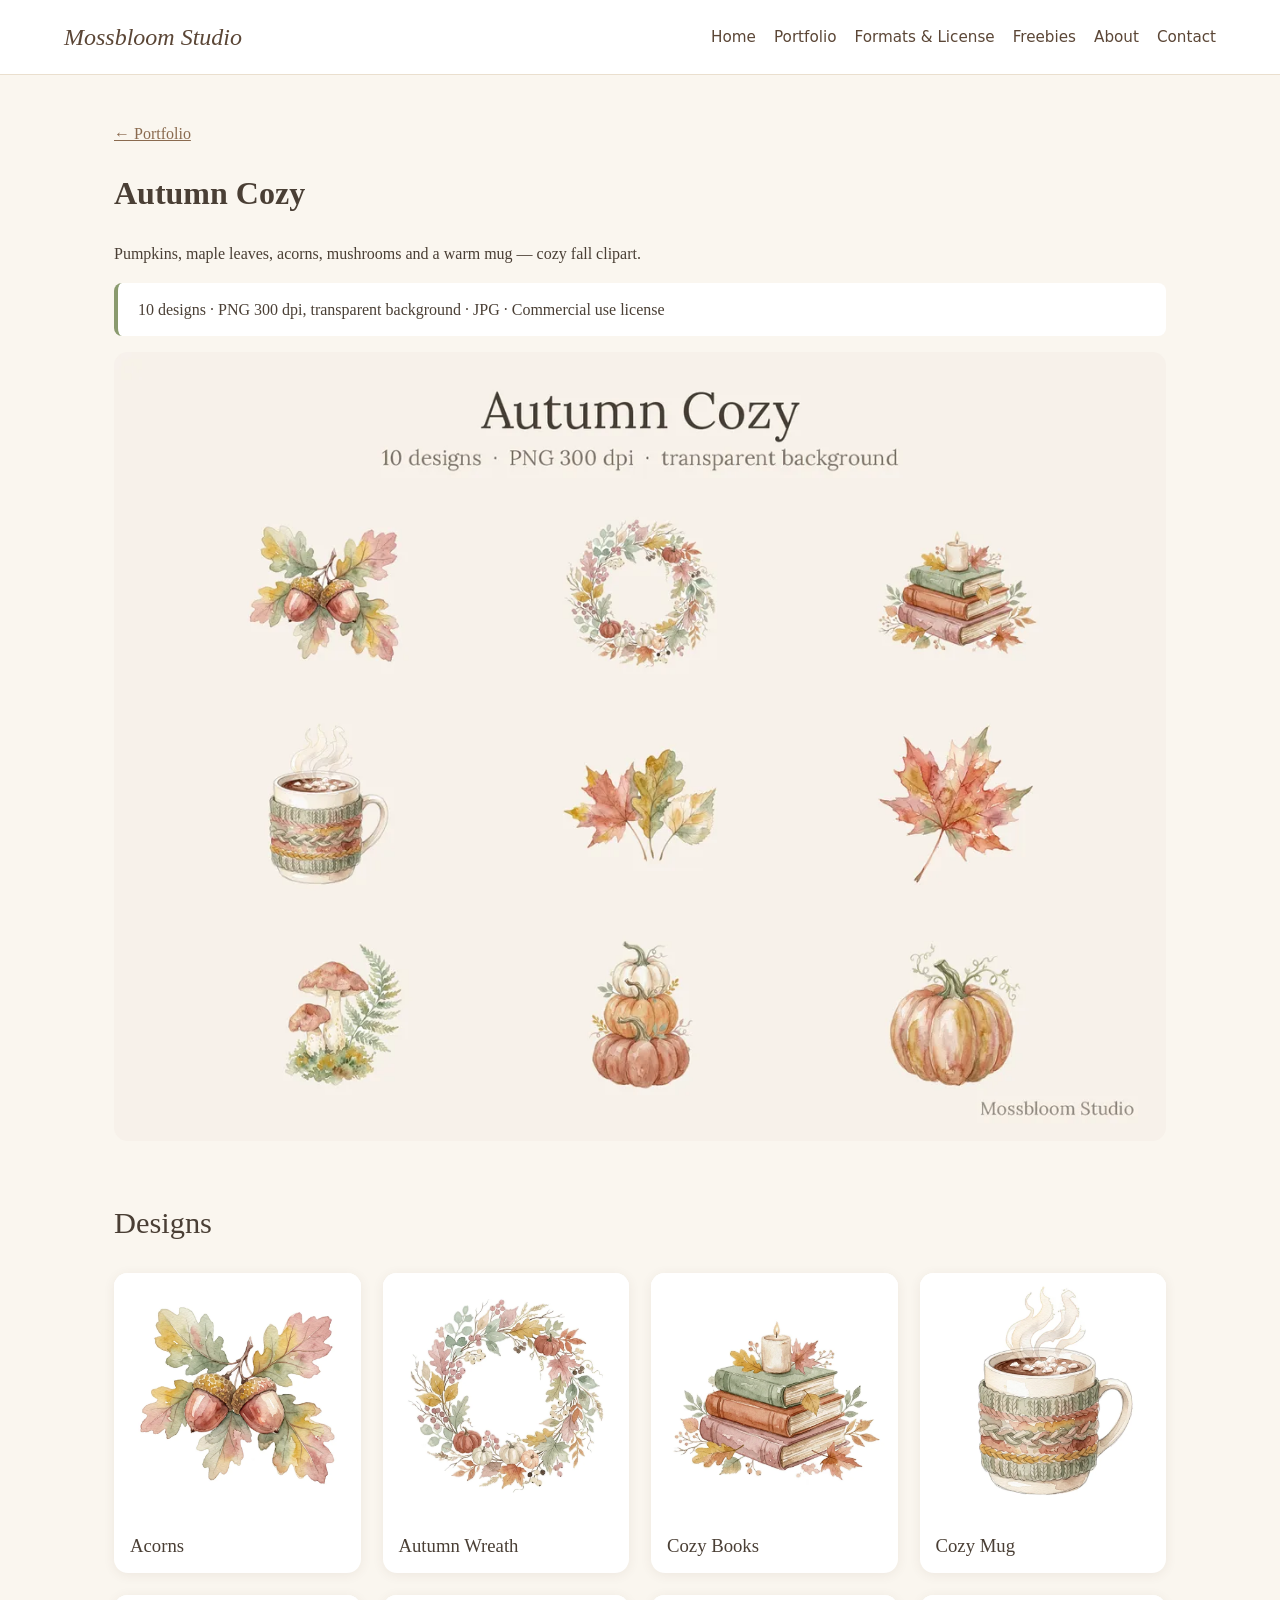
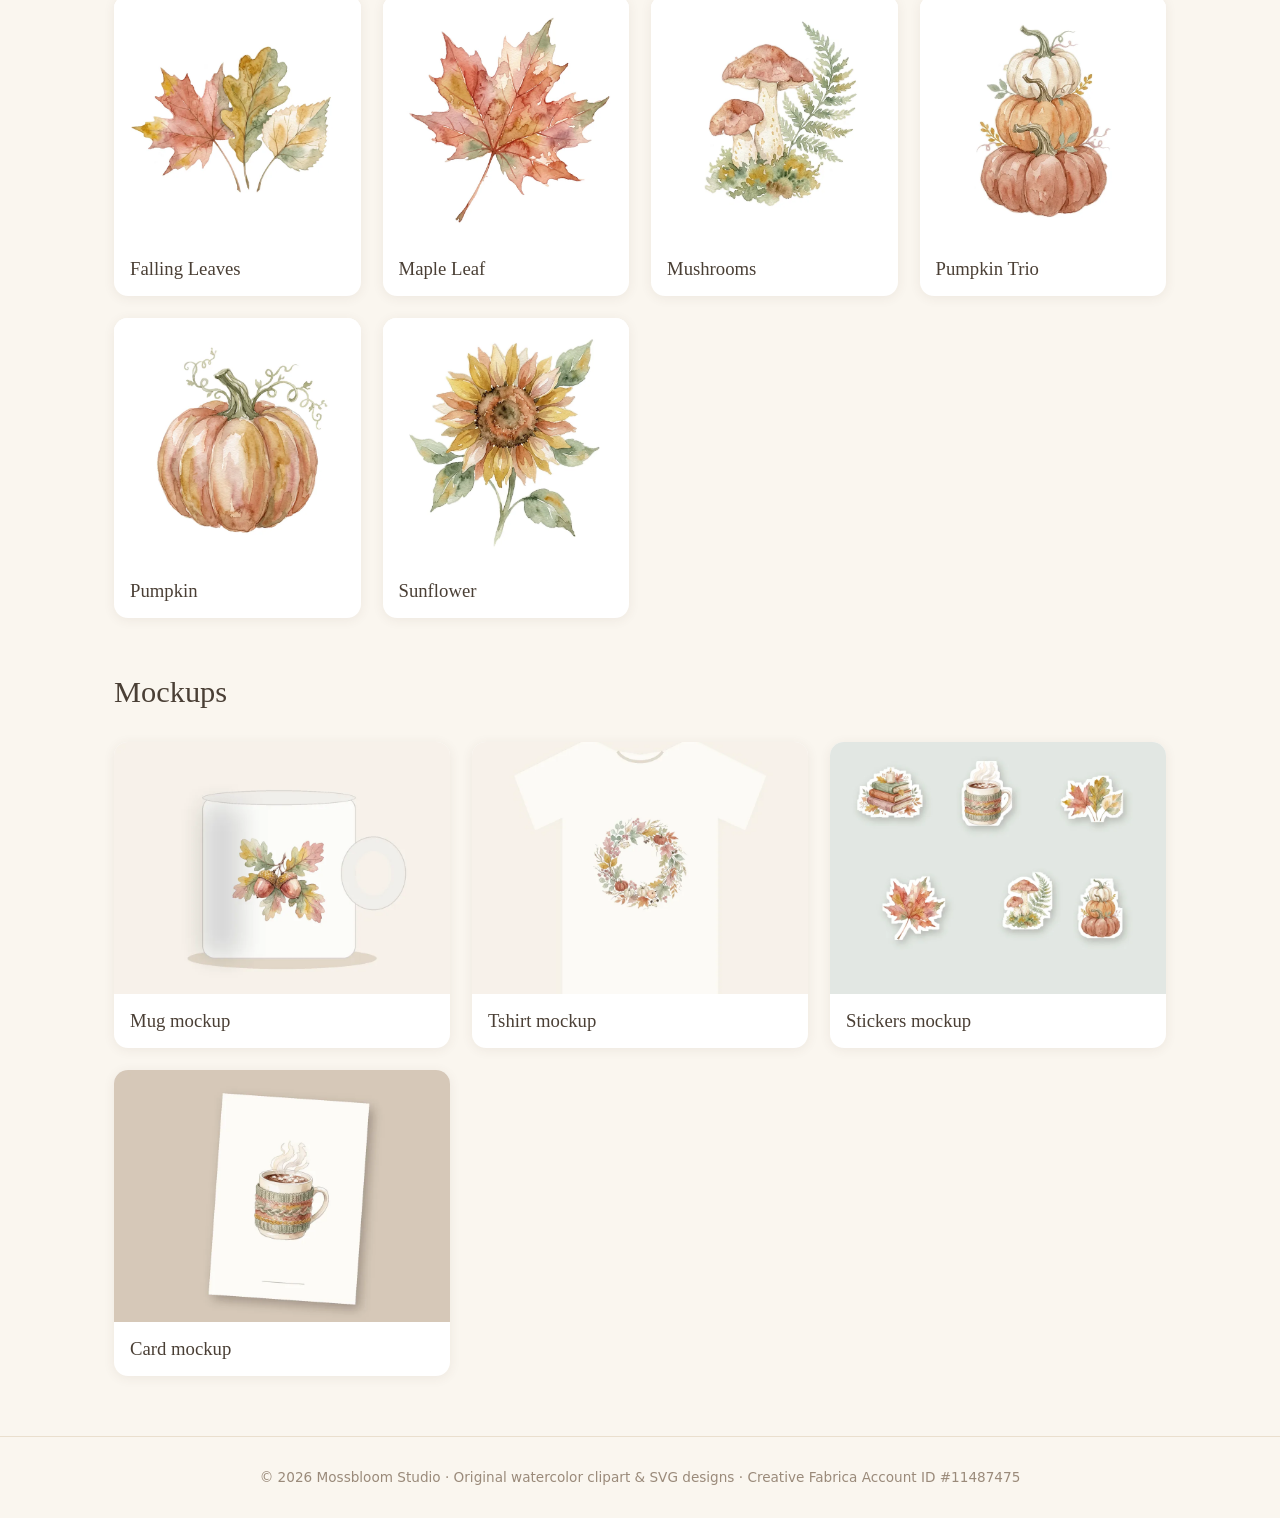
==== collections/autumn-cozy.html @ dd39b62c "Mossbloom Studio portfolio" ====
<!doctype html><html lang="en"><head><meta charset="utf-8"><meta name="viewport" content="width=device-width,initial-scale=1">
<title>Autumn Cozy | Mossbloom Studio</title><meta name="description" content="Pumpkins, maple leaves, acorns, mushrooms and a warm mug — cozy fall clipart."><meta name="author" content="Mossbloom Studio">
<meta property="og:title" content="Autumn Cozy | Mossbloom Studio"><meta property="og:description" content="Pumpkins, maple leaves, acorns, mushrooms and a warm mug — cozy fall clipart."><meta property="og:type" content="website"><meta property="og:image" content="../img/wildflower-meadow/cover.webp">
<link rel="icon" href="../favicon.png"><link rel="stylesheet" href="../style.css"></head><body>
<header><a class="logo" href="../index.html">Mossbloom Studio</a><nav><a href="../index.html">Home</a><a href="../portfolio.html">Portfolio</a><a href="../license.html">Formats & License</a><a href="../freebies.html">Freebies</a><a href="../about.html">About</a><a href="../contact.html">Contact</a></nav></header><main><p><a href="../portfolio.html">← Portfolio</a></p><h1>Autumn Cozy</h1><p>Pumpkins, maple leaves, acorns, mushrooms and a warm mug — cozy fall clipart.</p><p class="note">10 designs · PNG 300 dpi, transparent background · JPG · Commercial use license</p><img src="../img/autumn-cozy/cover.webp" alt="Autumn Cozy cover" style="width:100%;border-radius:14px"><h2>Designs</h2><div class="grid"><a class="card" href="../img/autumn-cozy/acorns.webp"><img loading="lazy" src="../img/autumn-cozy/acorns.webp" alt="Acorns - Autumn Cozy"><div><h3>Acorns</h3></div></a><a class="card" href="../img/autumn-cozy/autumn-wreath.webp"><img loading="lazy" src="../img/autumn-cozy/autumn-wreath.webp" alt="Autumn Wreath - Autumn Cozy"><div><h3>Autumn Wreath</h3></div></a><a class="card" href="../img/autumn-cozy/cozy-books.webp"><img loading="lazy" src="../img/autumn-cozy/cozy-books.webp" alt="Cozy Books - Autumn Cozy"><div><h3>Cozy Books</h3></div></a><a class="card" href="../img/autumn-cozy/cozy-mug.webp"><img loading="lazy" src="../img/autumn-cozy/cozy-mug.webp" alt="Cozy Mug - Autumn Cozy"><div><h3>Cozy Mug</h3></div></a><a class="card" href="../img/autumn-cozy/falling-leaves.webp"><img loading="lazy" src="../img/autumn-cozy/falling-leaves.webp" alt="Falling Leaves - Autumn Cozy"><div><h3>Falling Leaves</h3></div></a><a class="card" href="../img/autumn-cozy/maple-leaf.webp"><img loading="lazy" src="../img/autumn-cozy/maple-leaf.webp" alt="Maple Leaf - Autumn Cozy"><div><h3>Maple Leaf</h3></div></a><a class="card" href="../img/autumn-cozy/mushrooms.webp"><img loading="lazy" src="../img/autumn-cozy/mushrooms.webp" alt="Mushrooms - Autumn Cozy"><div><h3>Mushrooms</h3></div></a><a class="card" href="../img/autumn-cozy/pumpkin-trio.webp"><img loading="lazy" src="../img/autumn-cozy/pumpkin-trio.webp" alt="Pumpkin Trio - Autumn Cozy"><div><h3>Pumpkin Trio</h3></div></a><a class="card" href="../img/autumn-cozy/pumpkin.webp"><img loading="lazy" src="../img/autumn-cozy/pumpkin.webp" alt="Pumpkin - Autumn Cozy"><div><h3>Pumpkin</h3></div></a><a class="card" href="../img/autumn-cozy/sunflower.webp"><img loading="lazy" src="../img/autumn-cozy/sunflower.webp" alt="Sunflower - Autumn Cozy"><div><h3>Sunflower</h3></div></a></div><h2>Mockups</h2><div class="grid big"><a class="card wide" href="../img/autumn-cozy/mug.webp"><img loading="lazy" src="../img/autumn-cozy/mug.webp" alt="Autumn Cozy mug mockup"><div><h3>Mug mockup</h3></div></a><a class="card wide" href="../img/autumn-cozy/tshirt.webp"><img loading="lazy" src="../img/autumn-cozy/tshirt.webp" alt="Autumn Cozy tshirt mockup"><div><h3>Tshirt mockup</h3></div></a><a class="card wide" href="../img/autumn-cozy/stickers.webp"><img loading="lazy" src="../img/autumn-cozy/stickers.webp" alt="Autumn Cozy stickers mockup"><div><h3>Stickers mockup</h3></div></a><a class="card wide" href="../img/autumn-cozy/card.webp"><img loading="lazy" src="../img/autumn-cozy/card.webp" alt="Autumn Cozy card mockup"><div><h3>Card mockup</h3></div></a></div></main>
<footer>© 2026 Mossbloom Studio · Original watercolor clipart &amp; SVG designs · Creative Fabrica Account ID #11487475</footer></body></html>
---- style.css ----
*{box-sizing:border-box}body{margin:0;font-family:Georgia,'Lora',serif;color:#4a3f35;background:#faf6ef;line-height:1.6}
a{color:#8a6a4f}header{display:flex;flex-wrap:wrap;justify-content:space-between;align-items:center;padding:18px 5vw;background:#fff;border-bottom:1px solid #eadfce;position:sticky;top:0;z-index:5}
.logo{font-size:1.5rem;text-decoration:none;color:#5b4636;font-style:italic}nav a{margin-left:18px;text-decoration:none;color:#5b4636;font-family:system-ui,sans-serif;font-size:.95rem}nav a:hover{color:#c0714f}
main{max-width:1180px;margin:0 auto;padding:30px 5vw 60px}.hero{text-align:center;padding:50px 0 30px}.hero h1{font-size:clamp(2rem,5vw,3.4rem);margin:0;font-weight:500}.hero p{font-size:1.15rem;max-width:640px;margin:12px auto}
.btn{display:inline-block;background:#8a9a6e;color:#fff;padding:12px 26px;border-radius:30px;text-decoration:none;font-family:system-ui,sans-serif;margin:6px}.btn.alt{background:#c0714f}
.grid{display:grid;grid-template-columns:repeat(auto-fill,minmax(240px,1fr));gap:22px}.grid.big{grid-template-columns:repeat(auto-fill,minmax(320px,1fr))}
.card{background:#fff;border-radius:14px;overflow:hidden;box-shadow:0 2px 12px rgba(90,70,50,.08);text-decoration:none;color:inherit}.card img{width:100%;display:block;aspect-ratio:1;object-fit:contain;background:#fff}.card.wide img{aspect-ratio:4/3;object-fit:cover}
.card div{padding:12px 16px}.card h3{margin:0;font-weight:500}h2{font-weight:500;font-size:1.9rem;margin-top:50px}
.note{background:#fff;border-left:4px solid #8a9a6e;padding:14px 20px;border-radius:8px}.cfid{font-size:1.15rem;font-weight:bold;background:#f3ead9;padding:12px 18px;border-radius:8px;display:inline-block}
table{border-collapse:collapse;width:100%;background:#fff}td,th{border:1px solid #eadfce;padding:10px;text-align:left}
footer{text-align:center;padding:30px;color:#9a8a7a;font-family:system-ui,sans-serif;font-size:.85rem;border-top:1px solid #eadfce}
@media(max-width:640px){nav a{margin:0 12px 0 0}header{gap:8px}}
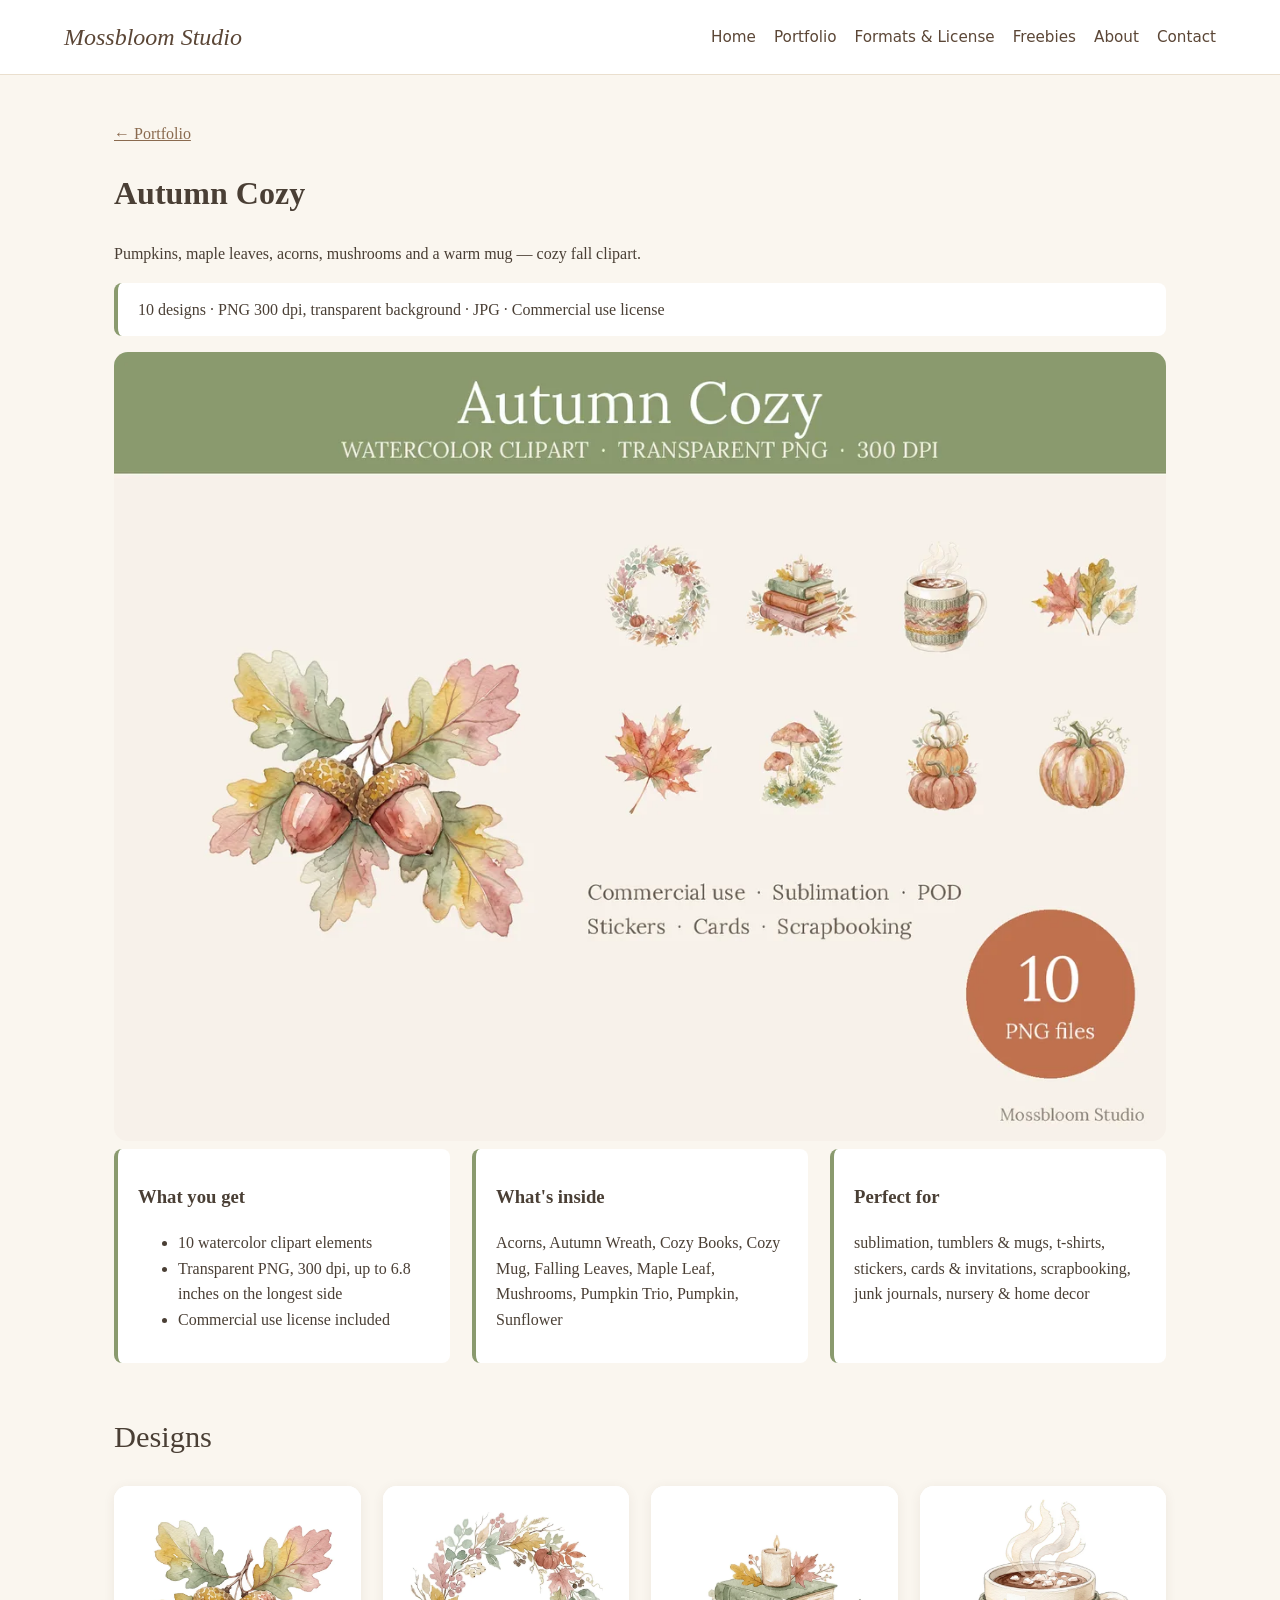
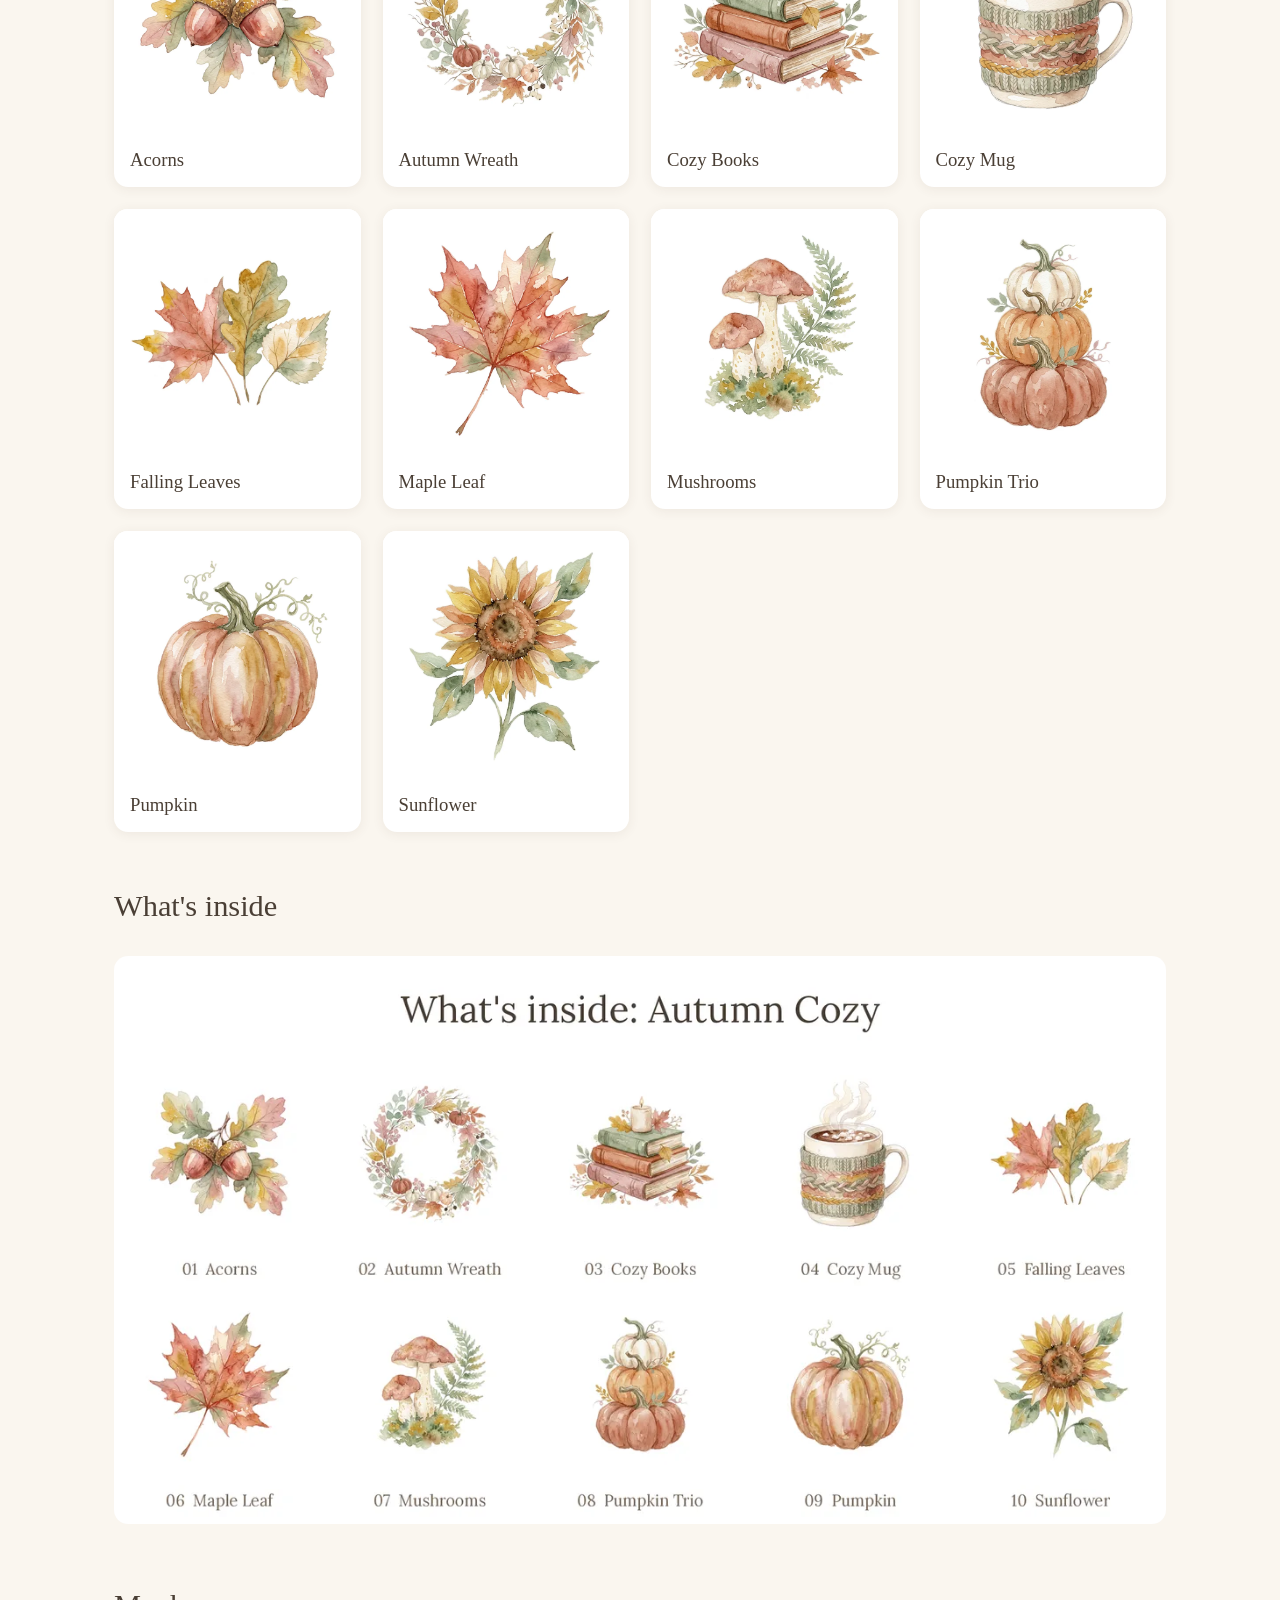
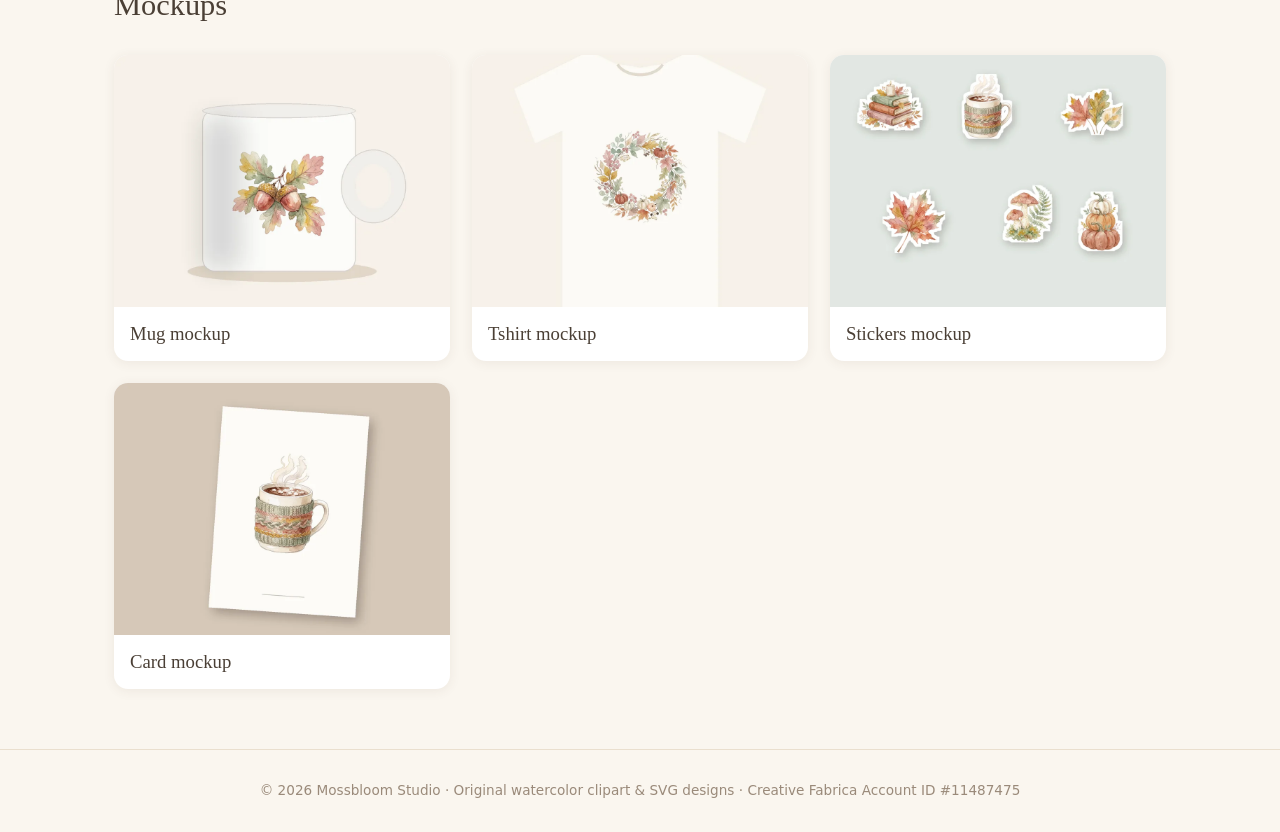
==== commit 3f56f617: "CF-style preview sheets, what's-inside sheets, bundle descriptions" ====
--- a/collections/autumn-cozy.html
+++ b/collections/autumn-cozy.html
@@ -2,5 +2,5 @@
 <title>Autumn Cozy | Mossbloom Studio</title><meta name="description" content="Pumpkins, maple leaves, acorns, mushrooms and a warm mug — cozy fall clipart."><meta name="author" content="Mossbloom Studio">
 <meta property="og:title" content="Autumn Cozy | Mossbloom Studio"><meta property="og:description" content="Pumpkins, maple leaves, acorns, mushrooms and a warm mug — cozy fall clipart."><meta property="og:type" content="website"><meta property="og:image" content="../img/wildflower-meadow/cover.webp">
 <link rel="icon" href="../favicon.png"><link rel="stylesheet" href="../style.css"></head><body>
-<header><a class="logo" href="../index.html">Mossbloom Studio</a><nav><a href="../index.html">Home</a><a href="../portfolio.html">Portfolio</a><a href="../license.html">Formats & License</a><a href="../freebies.html">Freebies</a><a href="../about.html">About</a><a href="../contact.html">Contact</a></nav></header><main><p><a href="../portfolio.html">← Portfolio</a></p><h1>Autumn Cozy</h1><p>Pumpkins, maple leaves, acorns, mushrooms and a warm mug — cozy fall clipart.</p><p class="note">10 designs · PNG 300 dpi, transparent background · JPG · Commercial use license</p><img src="../img/autumn-cozy/cover.webp" alt="Autumn Cozy cover" style="width:100%;border-radius:14px"><h2>Designs</h2><div class="grid"><a class="card" href="../img/autumn-cozy/acorns.webp"><img loading="lazy" src="../img/autumn-cozy/acorns.webp" alt="Acorns - Autumn Cozy"><div><h3>Acorns</h3></div></a><a class="card" href="../img/autumn-cozy/autumn-wreath.webp"><img loading="lazy" src="../img/autumn-cozy/autumn-wreath.webp" alt="Autumn Wreath - Autumn Cozy"><div><h3>Autumn Wreath</h3></div></a><a class="card" href="../img/autumn-cozy/cozy-books.webp"><img loading="lazy" src="../img/autumn-cozy/cozy-books.webp" alt="Cozy Books - Autumn Cozy"><div><h3>Cozy Books</h3></div></a><a class="card" href="../img/autumn-cozy/cozy-mug.webp"><img loading="lazy" src="../img/autumn-cozy/cozy-mug.webp" alt="Cozy Mug - Autumn Cozy"><div><h3>Cozy Mug</h3></div></a><a class="card" href="../img/autumn-cozy/falling-leaves.webp"><img loading="lazy" src="../img/autumn-cozy/falling-leaves.webp" alt="Falling Leaves - Autumn Cozy"><div><h3>Falling Leaves</h3></div></a><a class="card" href="../img/autumn-cozy/maple-leaf.webp"><img loading="lazy" src="../img/autumn-cozy/maple-leaf.webp" alt="Maple Leaf - Autumn Cozy"><div><h3>Maple Leaf</h3></div></a><a class="card" href="../img/autumn-cozy/mushrooms.webp"><img loading="lazy" src="../img/autumn-cozy/mushrooms.webp" alt="Mushrooms - Autumn Cozy"><div><h3>Mushrooms</h3></div></a><a class="card" href="../img/autumn-cozy/pumpkin-trio.webp"><img loading="lazy" src="../img/autumn-cozy/pumpkin-trio.webp" alt="Pumpkin Trio - Autumn Cozy"><div><h3>Pumpkin Trio</h3></div></a><a class="card" href="../img/autumn-cozy/pumpkin.webp"><img loading="lazy" src="../img/autumn-cozy/pumpkin.webp" alt="Pumpkin - Autumn Cozy"><div><h3>Pumpkin</h3></div></a><a class="card" href="../img/autumn-cozy/sunflower.webp"><img loading="lazy" src="../img/autumn-cozy/sunflower.webp" alt="Sunflower - Autumn Cozy"><div><h3>Sunflower</h3></div></a></div><h2>Mockups</h2><div class="grid big"><a class="card wide" href="../img/autumn-cozy/mug.webp"><img loading="lazy" src="../img/autumn-cozy/mug.webp" alt="Autumn Cozy mug mockup"><div><h3>Mug mockup</h3></div></a><a class="card wide" href="../img/autumn-cozy/tshirt.webp"><img loading="lazy" src="../img/autumn-cozy/tshirt.webp" alt="Autumn Cozy tshirt mockup"><div><h3>Tshirt mockup</h3></div></a><a class="card wide" href="../img/autumn-cozy/stickers.webp"><img loading="lazy" src="../img/autumn-cozy/stickers.webp" alt="Autumn Cozy stickers mockup"><div><h3>Stickers mockup</h3></div></a><a class="card wide" href="../img/autumn-cozy/card.webp"><img loading="lazy" src="../img/autumn-cozy/card.webp" alt="Autumn Cozy card mockup"><div><h3>Card mockup</h3></div></a></div></main>
+<header><a class="logo" href="../index.html">Mossbloom Studio</a><nav><a href="../index.html">Home</a><a href="../portfolio.html">Portfolio</a><a href="../license.html">Formats & License</a><a href="../freebies.html">Freebies</a><a href="../about.html">About</a><a href="../contact.html">Contact</a></nav></header><main><p><a href="../portfolio.html">← Portfolio</a></p><h1>Autumn Cozy</h1><p>Pumpkins, maple leaves, acorns, mushrooms and a warm mug — cozy fall clipart.</p><p class="note">10 designs · PNG 300 dpi, transparent background · JPG · Commercial use license</p><img src="../img/autumn-cozy/cover.webp" alt="Autumn Cozy cover" style="width:100%;border-radius:14px"><div class="grid big"><div class="note"><h3>What you get</h3><ul><li>10 watercolor clipart elements</li><li>Transparent PNG, 300 dpi, up to 6.8 inches on the longest side</li><li>Commercial use license included</li></ul></div><div class="note"><h3>What's inside</h3><p>Acorns, Autumn Wreath, Cozy Books, Cozy Mug, Falling Leaves, Maple Leaf, Mushrooms, Pumpkin Trio, Pumpkin, Sunflower</p></div><div class="note"><h3>Perfect for</h3><p>sublimation, tumblers & mugs, t-shirts, stickers, cards & invitations, scrapbooking, junk journals, nursery & home decor</p></div></div><h2>Designs</h2><div class="grid"><a class="card" href="../img/autumn-cozy/acorns.webp"><img loading="lazy" src="../img/autumn-cozy/acorns.webp" alt="Acorns - Autumn Cozy"><div><h3>Acorns</h3></div></a><a class="card" href="../img/autumn-cozy/autumn-wreath.webp"><img loading="lazy" src="../img/autumn-cozy/autumn-wreath.webp" alt="Autumn Wreath - Autumn Cozy"><div><h3>Autumn Wreath</h3></div></a><a class="card" href="../img/autumn-cozy/cozy-books.webp"><img loading="lazy" src="../img/autumn-cozy/cozy-books.webp" alt="Cozy Books - Autumn Cozy"><div><h3>Cozy Books</h3></div></a><a class="card" href="../img/autumn-cozy/cozy-mug.webp"><img loading="lazy" src="../img/autumn-cozy/cozy-mug.webp" alt="Cozy Mug - Autumn Cozy"><div><h3>Cozy Mug</h3></div></a><a class="card" href="../img/autumn-cozy/falling-leaves.webp"><img loading="lazy" src="../img/autumn-cozy/falling-leaves.webp" alt="Falling Leaves - Autumn Cozy"><div><h3>Falling Leaves</h3></div></a><a class="card" href="../img/autumn-cozy/maple-leaf.webp"><img loading="lazy" src="../img/autumn-cozy/maple-leaf.webp" alt="Maple Leaf - Autumn Cozy"><div><h3>Maple Leaf</h3></div></a><a class="card" href="../img/autumn-cozy/mushrooms.webp"><img loading="lazy" src="../img/autumn-cozy/mushrooms.webp" alt="Mushrooms - Autumn Cozy"><div><h3>Mushrooms</h3></div></a><a class="card" href="../img/autumn-cozy/pumpkin-trio.webp"><img loading="lazy" src="../img/autumn-cozy/pumpkin-trio.webp" alt="Pumpkin Trio - Autumn Cozy"><div><h3>Pumpkin Trio</h3></div></a><a class="card" href="../img/autumn-cozy/pumpkin.webp"><img loading="lazy" src="../img/autumn-cozy/pumpkin.webp" alt="Pumpkin - Autumn Cozy"><div><h3>Pumpkin</h3></div></a><a class="card" href="../img/autumn-cozy/sunflower.webp"><img loading="lazy" src="../img/autumn-cozy/sunflower.webp" alt="Sunflower - Autumn Cozy"><div><h3>Sunflower</h3></div></a></div><h2>What's inside</h2><img loading="lazy" src="../img/autumn-cozy/inside.webp" alt="Autumn Cozy contents" style="width:100%;border-radius:14px;background:#fff"><h2>Mockups</h2><div class="grid big"><a class="card wide" href="../img/autumn-cozy/mug.webp"><img loading="lazy" src="../img/autumn-cozy/mug.webp" alt="Autumn Cozy mug mockup"><div><h3>Mug mockup</h3></div></a><a class="card wide" href="../img/autumn-cozy/tshirt.webp"><img loading="lazy" src="../img/autumn-cozy/tshirt.webp" alt="Autumn Cozy tshirt mockup"><div><h3>Tshirt mockup</h3></div></a><a class="card wide" href="../img/autumn-cozy/stickers.webp"><img loading="lazy" src="../img/autumn-cozy/stickers.webp" alt="Autumn Cozy stickers mockup"><div><h3>Stickers mockup</h3></div></a><a class="card wide" href="../img/autumn-cozy/card.webp"><img loading="lazy" src="../img/autumn-cozy/card.webp" alt="Autumn Cozy card mockup"><div><h3>Card mockup</h3></div></a></div></main>
 <footer>© 2026 Mossbloom Studio · Original watercolor clipart &amp; SVG designs · Creative Fabrica Account ID #11487475</footer></body></html>
